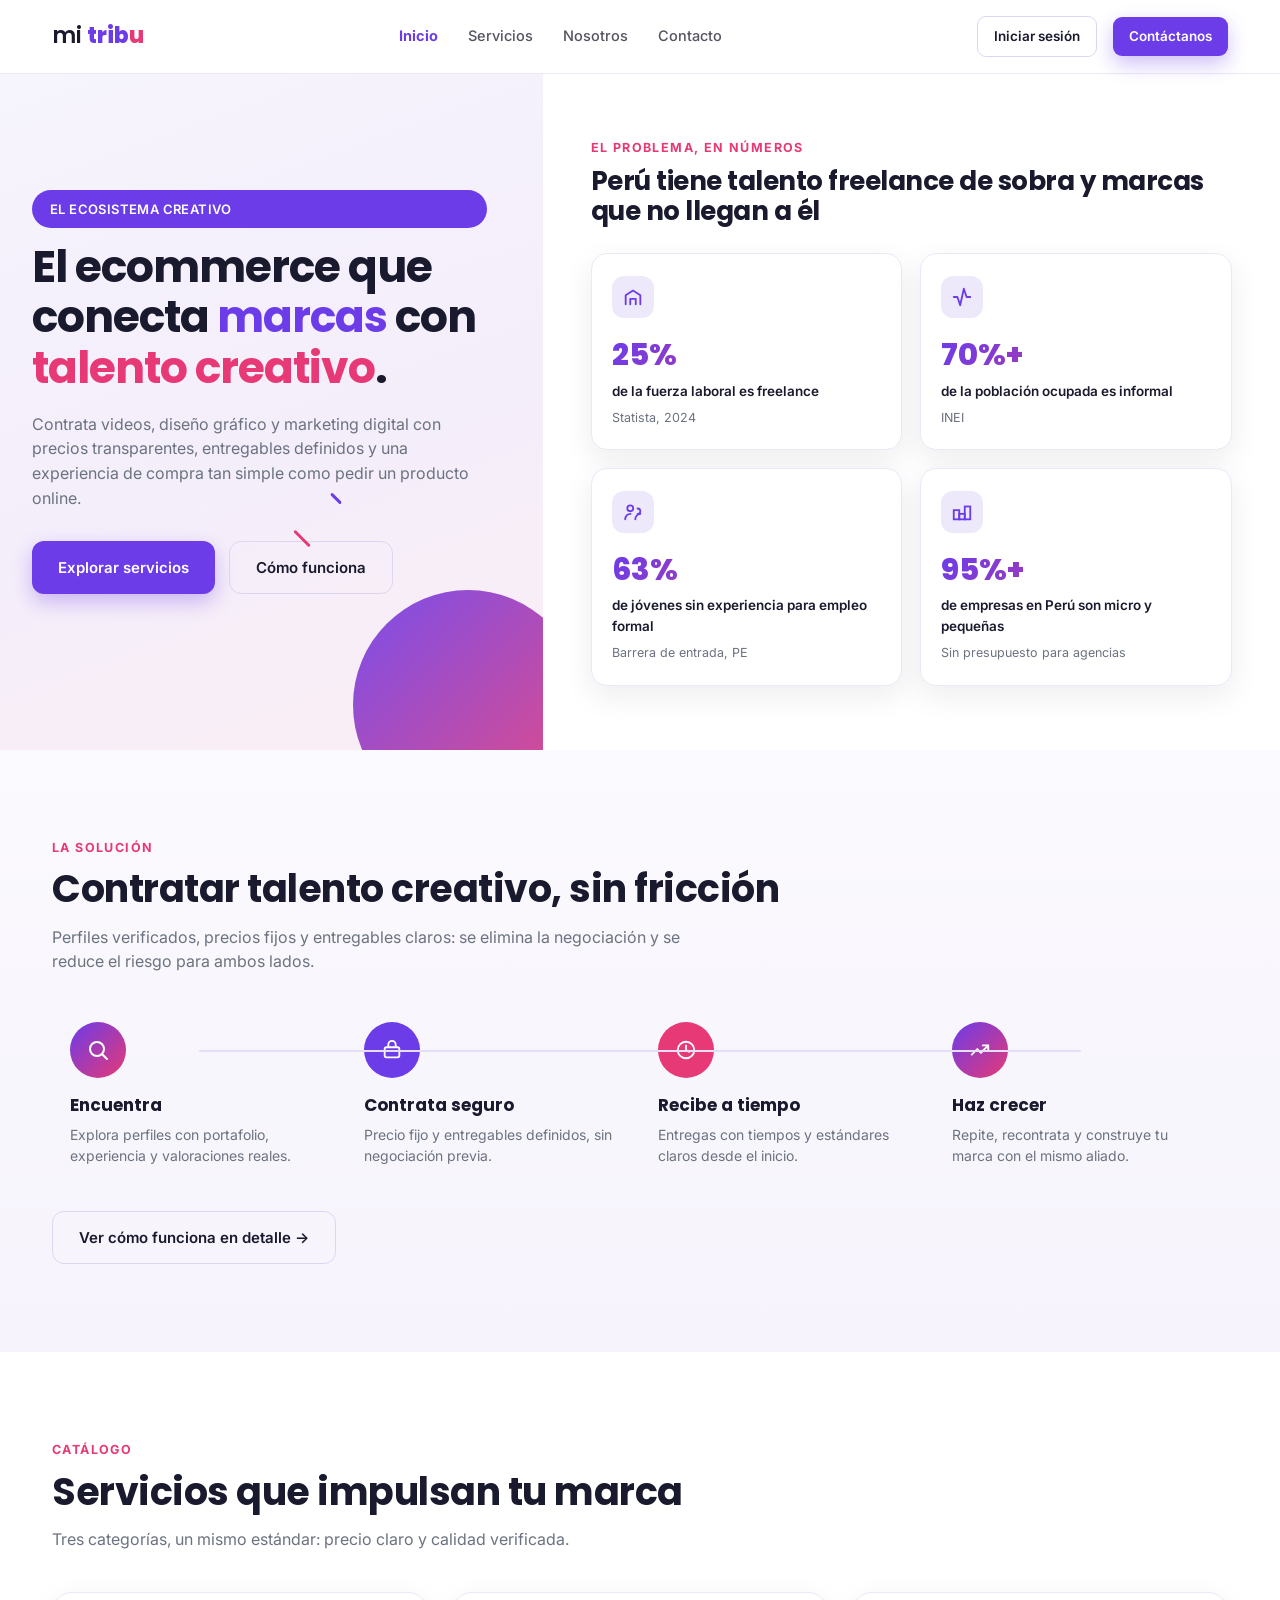
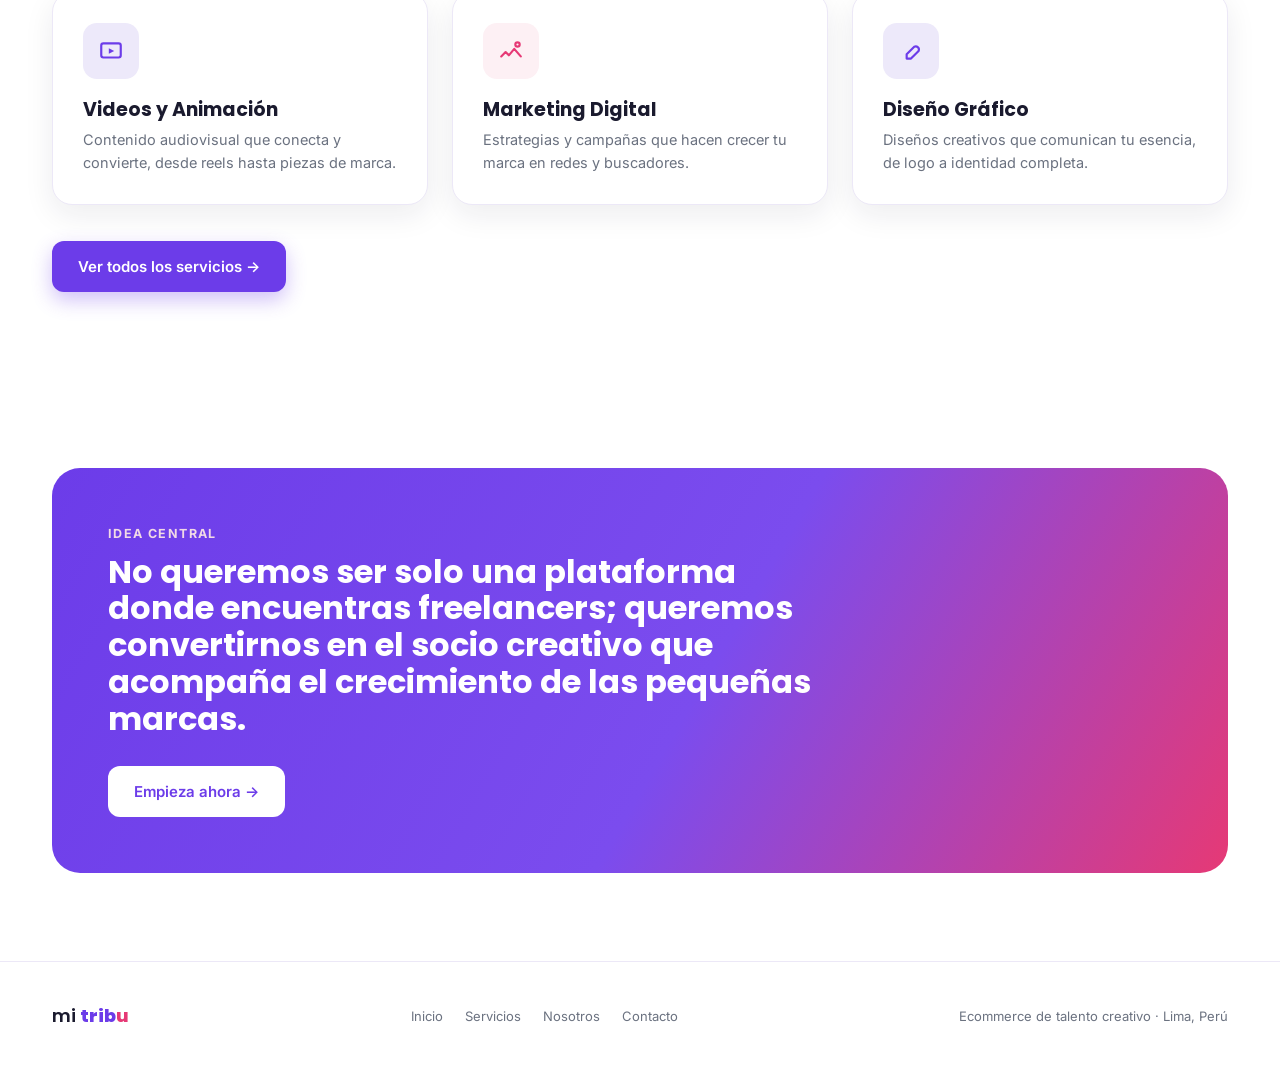
==== index.html @ 59c62c03 "Add files via upload" ====
<!DOCTYPE html>
<html lang="es">
<head>
<meta charset="UTF-8">
<meta name="viewport" content="width=device-width, initial-scale=1.0">
<title>mi tribu — El ecommerce del talento creativo</title>
<link rel="preconnect" href="https://fonts.googleapis.com">
<link rel="preconnect" href="https://fonts.gstatic.com" crossorigin>
<link href="https://fonts.googleapis.com/css2?family=Poppins:wght@500;600;700;800&family=Inter:wght@400;500;600;700&display=swap" rel="stylesheet">
<link rel="stylesheet" href="style.css">
</head>
<body>

<header>
  <nav class="nav">
    <a href="index.html" class="logo">mi <b>trib</b><b class="u">u</b></a>
    <div class="navlinks">
      <a href="index.html" class="active">Inicio</a>
      <a href="servicios.html">Servicios</a>
      <a href="nosotros.html">Nosotros</a>
      <a href="contacto.html">Contacto</a>
    </div>
    <div class="navcta">
      <a href="app/login.html" class="btn btn-ghost btn-sm" style="margin-right:4px;">Iniciar sesión</a>
      <a href="contacto.html" class="btn btn-primary btn-sm">Contáctanos</a>
      <button class="burger" aria-label="Abrir menú" aria-expanded="false"><span></span><span></span><span></span></button>
    </div>
    <div class="mobile-panel">
      <a href="index.html">Inicio</a>
      <a href="servicios.html">Servicios</a>
      <a href="nosotros.html">Nosotros</a>
      <a href="contacto.html">Contacto</a>
    </div>
  </nav>
</header>

<!-- ============ HERO ============ -->
<section style="padding:0;">
  <div class="hero-grid">
    <div class="hero-left">
      <span class="pill">EL ECOSISTEMA CREATIVO</span>
      <h1 class="hero-headline">
        El ecommerce que conecta <span class="acc-p">marcas</span> con <span class="acc-k">talento creativo</span>.
      </h1>
      <p class="hero-desc">
        Contrata videos, diseño gráfico y marketing digital con precios transparentes, entregables definidos
        y una experiencia de compra tan simple como pedir un producto online.
      </p>
      <div class="hero-ctas">
        <a href="servicios.html" class="btn btn-primary">Explorar servicios</a>
        <a href="nosotros.html" class="btn btn-ghost">Cómo funciona</a>
      </div>
      <div class="hero-orb grad-circle"></div>
      <div class="hero-spark" style="width:22px;height:3px;bottom:210px;right:230px;transform:rotate(45deg);"></div>
      <div class="hero-spark" style="width:14px;height:3px;bottom:250px;right:200px;transform:rotate(45deg);background:var(--purple);"></div>
    </div>
    <div class="hero-right">
      <span class="eyebrow">El problema, en números</span>
      <h2 class="section-title" style="font-size:26px;">Perú tiene talento freelance de sobra y marcas que no llegan a él</h2>
      <div class="stat-grid">
        <div class="stat-card">
          <div class="stat-icon"><svg width="22" height="22" viewBox="0 0 24 24" fill="none"><path d="M4 20V10l8-5 8 5v10" stroke="#6C3CE9" stroke-width="2" stroke-linecap="round" stroke-linejoin="round"/><path d="M9 20v-6h6v6" stroke="#6C3CE9" stroke-width="2" stroke-linecap="round" stroke-linejoin="round"/></svg></div>
          <div class="stat-num">25%</div>
          <div class="stat-label">de la fuerza laboral es freelance</div>
          <div class="stat-note">Statista, 2024</div>
        </div>
        <div class="stat-card">
          <div class="stat-icon"><svg width="22" height="22" viewBox="0 0 24 24" fill="none"><path d="M3 12h4l3 9 4-18 3 9h4" stroke="#6C3CE9" stroke-width="2" stroke-linecap="round" stroke-linejoin="round"/></svg></div>
          <div class="stat-num">70%+</div>
          <div class="stat-label">de la población ocupada es informal</div>
          <div class="stat-note">INEI</div>
        </div>
        <div class="stat-card">
          <div class="stat-icon"><svg width="22" height="22" viewBox="0 0 24 24" fill="none"><circle cx="9" cy="8" r="3.2" stroke="#6C3CE9" stroke-width="2"/><path d="M3.5 20c0-3.3 2.5-6 5.8-6M17 8.2a3 3 0 1 1 0 6M14.5 20c0-3 2.4-5.5 5.5-6" stroke="#6C3CE9" stroke-width="2" stroke-linecap="round"/></svg></div>
          <div class="stat-num">63%</div>
          <div class="stat-label">de jóvenes sin experiencia para empleo formal</div>
          <div class="stat-note">Barrera de entrada, PE</div>
        </div>
        <div class="stat-card">
          <div class="stat-icon"><svg width="22" height="22" viewBox="0 0 24 24" fill="none"><rect x="3" y="10" width="6" height="10" stroke="#6C3CE9" stroke-width="2"/><rect x="15" y="6" width="6" height="14" stroke="#6C3CE9" stroke-width="2"/><rect x="9" y="14" width="6" height="6" stroke="#6C3CE9" stroke-width="2"/></svg></div>
          <div class="stat-num">95%+</div>
          <div class="stat-label">de empresas en Perú son micro y pequeñas</div>
          <div class="stat-note">Sin presupuesto para agencias</div>
        </div>
      </div>
    </div>
  </div>
</section>

<!-- ============ COMO FUNCIONA (resumen) ============ -->
<section class="tint reveal">
  <div class="wrap">
    <span class="eyebrow">La solución</span>
    <h2 class="section-title">Contratar talento creativo, sin fricción</h2>
    <p class="section-sub">Perfiles verificados, precios fijos y entregables claros: se elimina la negociación y se reduce el riesgo para ambos lados.</p>
    <div class="steps">
      <div class="step">
        <div class="step-line"></div>
        <div class="step-num-circle grad-circle"><svg width="24" height="24" viewBox="0 0 24 24" fill="none"><circle cx="11" cy="11" r="7" stroke="#fff" stroke-width="2"/><path d="M21 21l-4.3-4.3" stroke="#fff" stroke-width="2" stroke-linecap="round"/></svg></div>
        <h4>Encuentra</h4>
        <p>Explora perfiles con portafolio, experiencia y valoraciones reales.</p>
      </div>
      <div class="step">
        <div class="step-line"></div>
        <div class="step-num-circle" style="background:var(--purple);"><svg width="22" height="22" viewBox="0 0 24 24" fill="none"><rect x="4" y="9" width="16" height="11" rx="2" stroke="#fff" stroke-width="2"/><path d="M8 9V6a4 4 0 0 1 8 0v3" stroke="#fff" stroke-width="2"/></svg></div>
        <h4>Contrata seguro</h4>
        <p>Precio fijo y entregables definidos, sin negociación previa.</p>
      </div>
      <div class="step">
        <div class="step-line"></div>
        <div class="step-num-circle" style="background:var(--pink);"><svg width="22" height="22" viewBox="0 0 24 24" fill="none"><circle cx="12" cy="12" r="9" stroke="#fff" stroke-width="2"/><path d="M12 7v5l3.5 2" stroke="#fff" stroke-width="2" stroke-linecap="round"/></svg></div>
        <h4>Recibe a tiempo</h4>
        <p>Entregas con tiempos y estándares claros desde el inicio.</p>
      </div>
      <div class="step">
        <div class="step-line"></div>
        <div class="step-num-circle grad-circle"><svg width="22" height="22" viewBox="0 0 24 24" fill="none"><path d="M3 17l6-6 4 4 8-8" stroke="#fff" stroke-width="2" stroke-linecap="round" stroke-linejoin="round"/><path d="M15 7h6v6" stroke="#fff" stroke-width="2" stroke-linecap="round" stroke-linejoin="round"/></svg></div>
        <h4>Haz crecer</h4>
        <p>Repite, recontrata y construye tu marca con el mismo aliado.</p>
      </div>
    </div>
    <div style="margin-top:44px;">
      <a href="nosotros.html" class="btn btn-ghost">Ver cómo funciona en detalle →</a>
    </div>
  </div>
</section>

<!-- ============ SERVICIOS TEASER ============ -->
<section class="reveal">
  <div class="wrap">
    <span class="eyebrow">Catálogo</span>
    <h2 class="section-title">Servicios que impulsan tu marca</h2>
    <p class="section-sub">Tres categorías, un mismo estándar: precio claro y calidad verificada.</p>
    <div class="grid-3" style="margin-top:40px;">
      <div class="service-card">
        <div class="service-icon" style="background:var(--lilac);"><svg width="26" height="26" viewBox="0 0 24 24" fill="none"><rect x="3" y="5" width="18" height="13" rx="2" stroke="#6C3CE9" stroke-width="2"/><path d="M10 9.5l5 2.5-5 2.5v-5z" fill="#6C3CE9"/></svg></div>
        <h3>Videos y Animación</h3>
        <p>Contenido audiovisual que conecta y convierte, desde reels hasta piezas de marca.</p>
      </div>
      <div class="service-card">
        <div class="service-icon" style="background:var(--pink-soft);"><svg width="26" height="26" viewBox="0 0 24 24" fill="none"><path d="M3 17l4-4 3 3 5-6 6 7" stroke="#E63975" stroke-width="2" stroke-linecap="round" stroke-linejoin="round"/><circle cx="18" cy="6" r="2" stroke="#E63975" stroke-width="2"/></svg></div>
        <h3>Marketing Digital</h3>
        <p>Estrategias y campañas que hacen crecer tu marca en redes y buscadores.</p>
      </div>
      <div class="service-card">
        <div class="service-icon" style="background:var(--lilac);"><svg width="26" height="26" viewBox="0 0 24 24" fill="none"><path d="M12 19l7-7a3 3 0 0 0-4-4l-7 7v4h4z" stroke="#6C3CE9" stroke-width="2" stroke-linejoin="round"/></svg></div>
        <h3>Diseño Gráfico</h3>
        <p>Diseños creativos que comunican tu esencia, de logo a identidad completa.</p>
      </div>
    </div>
    <div style="margin-top:36px;">
      <a href="servicios.html" class="btn btn-primary">Ver todos los servicios →</a>
    </div>
  </div>
</section>

<!-- ============ CIERRE ============ -->
<section>
  <div class="wrap">
    <div class="closing">
      <span class="eyebrow">Idea central</span>
      <h2>No queremos ser solo una plataforma donde encuentras freelancers; queremos convertirnos en el socio creativo que acompaña el crecimiento de las pequeñas marcas.</h2>
      <div style="margin-top:28px;">
        <a href="contacto.html" class="btn" style="background:#fff;color:var(--purple);">Empieza ahora →</a>
      </div>
    </div>
  </div>
</section>

<footer>
  <div class="wrap footer-row">
    <div class="logo" style="font-size:18px;">mi <b>trib</b><b class="u">u</b></div>
    <div class="footer-links">
      <a href="index.html">Inicio</a>
      <a href="servicios.html">Servicios</a>
      <a href="nosotros.html">Nosotros</a>
      <a href="contacto.html">Contacto</a>
    </div>
    <div>Ecommerce de talento creativo · Lima, Perú</div>
  </div>
</footer>

<script src="script.js"></script>
</body>
</html>
---- style.css ----
:root{
  --purple:#6C3CE9;
  --purple-dark:#4B22B0;
  --pink:#E63975;
  --navy:#1A1A2E;
  --gray:#6B7280;
  --lilac:#EDE9FA;
  --lilac-soft:#F3F0FC;
  --pink-soft:#FDF0F4;
  --white:#FFFFFF;
  --border:#ECE8F7;
  --shadow: 0 10px 30px rgba(26,26,46,0.08);
  --radius: 20px;
}
*{box-sizing:border-box;}
html{scroll-behavior:smooth;}
body{
  margin:0;
  font-family:'Inter',sans-serif;
  color:var(--navy);
  background:var(--white);
  line-height:1.55;
  -webkit-font-smoothing:antialiased;
}
h1,h2,h3,h4{font-family:'Poppins',sans-serif;margin:0;line-height:1.15;}
p{margin:0;}
a{text-decoration:none;color:inherit;}
img,svg{display:block;}
button{font-family:'Inter',sans-serif;}
.wrap{max-width:1240px;margin:0 auto;padding:0 32px;}
.eyebrow{
  font-family:'Inter',sans-serif;font-weight:700;font-size:12.5px;
  letter-spacing:1.4px;text-transform:uppercase;color:var(--pink);
  margin-bottom:10px;display:block;
}
.section-title{font-size:clamp(26px,3.4vw,38px);font-weight:700;color:var(--navy);letter-spacing:-0.5px;}
.section-sub{font-size:16px;color:var(--gray);max-width:640px;margin-top:14px;font-weight:400;}
section{padding:88px 0;}
.pill{
  display:inline-flex;align-items:center;gap:8px;background:var(--purple);color:var(--white);
  font-weight:600;font-size:13px;letter-spacing:0.4px;padding:9px 18px;border-radius:999px;
}
.grad-circle{background:linear-gradient(135deg,var(--purple),var(--pink));}
.btn{
  display:inline-flex;align-items:center;justify-content:center;gap:8px;
  padding:14px 26px;border-radius:12px;font-weight:600;font-size:15px;
  cursor:pointer;border:none;transition:transform .15s ease, box-shadow .15s ease;
}
.btn-primary{background:var(--purple);color:#fff;box-shadow:0 8px 20px rgba(108,60,233,0.32);}
.btn-primary:hover{transform:translateY(-2px);box-shadow:0 12px 26px rgba(108,60,233,0.4);}
.btn-ghost{background:transparent;color:var(--navy);border:1.5px solid #DDD6F3;}
.btn-ghost:hover{border-color:var(--purple);color:var(--purple);}
.btn-sm{padding:9px 16px;font-size:13.5px;border-radius:9px;}
.btn:disabled{opacity:0.5;cursor:not-allowed;transform:none !important;}

/* ---------- NAV ---------- */
header{position:sticky;top:0;z-index:60;background:rgba(255,255,255,0.9);backdrop-filter:blur(10px);border-bottom:1px solid var(--border);}
.nav{display:flex;align-items:center;justify-content:space-between;padding:16px 32px;max-width:1240px;margin:0 auto;position:relative;}
.logo{font-family:'Poppins',sans-serif;font-weight:600;font-size:22px;color:var(--navy);}
.logo b{color:var(--purple);font-weight:800;}
.logo b.u{color:var(--pink);}
.navlinks{display:flex;gap:30px;font-size:14.5px;font-weight:500;color:var(--navy);}
.navlinks a{opacity:0.75;transition:opacity .15s;padding:6px 0;}
.navlinks a:hover{opacity:1;color:var(--purple);}
.navlinks a.active{opacity:1;color:var(--purple);font-weight:700;}
.navcta{display:flex;gap:12px;align-items:center;}
.burger{display:none;background:none;border:none;cursor:pointer;padding:6px;}
.burger span{display:block;width:22px;height:2px;background:var(--navy);margin:5px 0;border-radius:2px;transition:.2s;}
.mobile-panel{display:none;position:absolute;top:100%;left:0;right:0;background:#fff;border-bottom:1px solid var(--border);padding:12px 32px 20px;flex-direction:column;gap:4px;}
.mobile-panel.open{display:flex;}
.mobile-panel a{padding:12px 0;font-size:15px;font-weight:600;border-bottom:1px solid #F4F2FB;}

/* ---------- HERO split ---------- */
.hero-grid{display:grid;grid-template-columns:0.92fr 1.25fr;min-height:560px;}
.hero-left{
  background:linear-gradient(160deg,#F6F4FD 0%, #F4EEFB 55%, #FBEEF4 100%);
  padding:72px 56px 56px 32px;position:relative;overflow:hidden;
  display:flex;flex-direction:column;justify-content:center;
}
.hero-headline{font-size:clamp(30px,3.6vw,44px);font-weight:700;letter-spacing:-1px;margin:14px 0 18px;}
.hero-headline .acc-p{color:var(--purple);}
.hero-headline .acc-k{color:var(--pink);}
.hero-desc{font-size:16px;color:var(--gray);max-width:460px;margin-bottom:30px;}
.hero-ctas{display:flex;gap:14px;margin-bottom:56px;flex-wrap:wrap;}
.hero-orb{position:absolute;bottom:-70px;right:-40px;width:230px;height:230px;border-radius:50%;opacity:0.9;}
.hero-spark{position:absolute;background:var(--pink);border-radius:2px;}
.hero-right{background:#fff;padding:64px 48px;display:flex;flex-direction:column;justify-content:center;}

/* ---------- page header (non-hero pages) ---------- */
.page-header{
  background:linear-gradient(160deg,#F6F4FD 0%, #F4EEFB 55%, #FBEEF4 100%);
  padding:64px 0 56px;
}

/* ---------- stats ---------- */
.stat-grid{display:grid;grid-template-columns:repeat(2,1fr);gap:18px;margin-top:26px;}
.stat-card{background:#fff;border:1px solid var(--border);border-radius:16px;padding:22px 20px;box-shadow:var(--shadow);}
.stat-icon{width:42px;height:42px;border-radius:12px;background:var(--lilac);display:flex;align-items:center;justify-content:center;margin-bottom:14px;}
.stat-num{font-family:'Poppins',sans-serif;font-weight:800;font-size:30px;background:linear-gradient(120deg,var(--purple),var(--pink));-webkit-background-clip:text;background-clip:text;color:transparent;}
.stat-label{font-size:13.5px;font-weight:600;color:var(--navy);margin-top:2px;}
.stat-note{font-size:12.5px;color:var(--gray);margin-top:6px;}

/* ---------- grids/cards ---------- */
.grid-2{display:grid;grid-template-columns:1fr 1fr;gap:26px;}
.grid-3{display:grid;grid-template-columns:repeat(3,1fr);gap:24px;}
.grid-4{display:grid;grid-template-columns:repeat(4,1fr);gap:20px;}
.card{background:#fff;border:1px solid var(--border);border-radius:var(--radius);padding:32px;box-shadow:var(--shadow);}
.icon-badge{width:54px;height:54px;border-radius:14px;background:var(--lilac);display:flex;align-items:center;justify-content:center;margin-bottom:18px;}
.icon-badge.pink{background:var(--pink-soft);}
.bg-soft{background:var(--lilac-soft);}
.tint{background:linear-gradient(180deg,#FBFAFE, #F6F3FC);}

/* ---------- personas / tabs ---------- */
.tab-row{display:inline-flex;background:var(--lilac-soft);padding:6px;border-radius:14px;gap:4px;margin-top:28px;}
.tab-btn{border:none;background:transparent;padding:10px 22px;border-radius:10px;font-weight:600;font-size:14px;color:var(--gray);cursor:pointer;transition:.15s;}
.tab-btn.active{background:#fff;color:var(--purple);box-shadow:var(--shadow);}
.tab-panel{display:none;margin-top:34px;}
.tab-panel.active{display:block;}
.persona-card{border-radius:var(--radius);padding:36px;box-shadow:var(--shadow);border:1px solid var(--border);}
.persona-tag{display:inline-block;font-size:11.5px;font-weight:700;letter-spacing:1px;padding:6px 14px;border-radius:999px;margin-bottom:16px;}
.persona-list{margin-top:18px;padding:0;list-style:none;}
.persona-list li{position:relative;padding-left:20px;margin-bottom:10px;font-size:14.5px;color:var(--navy);}
.persona-list li::before{content:"";position:absolute;left:0;top:7px;width:7px;height:7px;border-radius:50%;background:var(--purple);}
.persona-card.pink .persona-list li::before{background:var(--pink);}

/* ---------- steps ---------- */
.steps{display:grid;grid-template-columns:repeat(4,1fr);gap:0;position:relative;margin-top:48px;}
.step{position:relative;padding:0 18px;text-align:left;}
.step-num-circle{width:56px;height:56px;border-radius:50%;display:flex;align-items:center;justify-content:center;margin-bottom:18px;color:#fff;}
.step-line{position:absolute;top:28px;left:-50%;width:100%;height:2px;background:#E4DEF7;z-index:0;}
.step:first-child .step-line{display:none;}
.step h4{font-size:17px;margin-bottom:8px;}
.step p{font-size:14px;color:var(--gray);}

/* ---------- servicios / filtros ---------- */
.filter-row{display:flex;gap:10px;flex-wrap:wrap;margin-top:30px;}
.filter-chip{
  border:1.5px solid var(--border);background:#fff;padding:10px 18px;border-radius:999px;
  font-weight:600;font-size:13.5px;color:var(--navy);cursor:pointer;transition:.15s;
}
.filter-chip.active{background:var(--purple);color:#fff;border-color:var(--purple);}
.service-card{border-radius:var(--radius);padding:30px;border:1px solid var(--border);transition:transform .18s ease, box-shadow .18s ease;box-shadow:var(--shadow);background:#fff;display:flex;flex-direction:column;}
.service-card:hover{transform:translateY(-4px);box-shadow:0 16px 34px rgba(26,26,46,0.12);}
.service-card.hidden{display:none;}
.service-icon{width:56px;height:56px;border-radius:14px;display:flex;align-items:center;justify-content:center;margin-bottom:20px;}
.service-card h3{font-size:19px;margin-bottom:8px;}
.service-card p{font-size:14.5px;color:var(--gray);flex-grow:1;}
.service-price{font-family:'Poppins',sans-serif;font-weight:700;font-size:15px;color:var(--purple);margin-top:16px;}
.service-actions{display:flex;gap:10px;margin-top:18px;}

/* ---------- modal ---------- */
.modal-overlay{
  position:fixed;inset:0;background:rgba(26,26,46,0.55);display:none;align-items:center;justify-content:center;
  z-index:100;padding:20px;
}
.modal-overlay.open{display:flex;}
.modal-box{background:#fff;border-radius:22px;max-width:520px;width:100%;padding:36px;position:relative;box-shadow:0 30px 60px rgba(26,26,46,0.3);max-height:88vh;overflow-y:auto;}
.modal-close{position:absolute;top:18px;right:18px;background:var(--lilac-soft);border:none;width:34px;height:34px;border-radius:50%;cursor:pointer;display:flex;align-items:center;justify-content:center;}
.modal-tag{display:inline-block;font-size:11px;font-weight:700;letter-spacing:1px;padding:5px 12px;border-radius:999px;background:var(--lilac);color:var(--purple);margin-bottom:14px;}
.modal-box h3{font-size:22px;margin-bottom:10px;}
.modal-box .modal-desc{font-size:14.5px;color:var(--gray);margin-bottom:20px;}
.modal-list{list-style:none;padding:0;margin:0 0 22px;}
.modal-list li{display:flex;gap:10px;font-size:14px;padding:8px 0;border-bottom:1px solid var(--border);}
.modal-list li:last-child{border-bottom:none;}
.modal-price-row{display:flex;justify-content:space-between;align-items:center;background:var(--lilac-soft);padding:16px 18px;border-radius:14px;margin-bottom:22px;}
.modal-price-row .lab{font-size:13px;color:var(--gray);}
.modal-price-row .val{font-family:'Poppins',sans-serif;font-weight:700;font-size:17px;color:var(--purple);}

/* ---------- mapa de mercado ---------- */
.map-wrap{
  background:#fff;border:1px solid var(--border);border-radius:24px;padding:44px;box-shadow:var(--shadow);margin-top:46px;
  display:grid;grid-template-columns:1.15fr 0.85fr;gap:44px;align-items:center;
}
.comp-side h4{font-size:15px;margin-bottom:14px;font-weight:700;}
.comp-blurb{font-size:14px;color:var(--gray);margin-top:18px;line-height:1.6;}
.chip-row{display:flex;flex-wrap:wrap;gap:10px;margin-top:22px;}
.chip{font-size:12.5px;font-weight:600;padding:7px 14px;border-radius:999px;background:var(--lilac-soft);color:var(--purple);}
.chip.weak{background:var(--pink-soft);color:var(--pink);}

/* ---------- modelo ---------- */
.rev-card{border-radius:18px;padding:26px;border:1px solid var(--border);box-shadow:var(--shadow);background:#fff;}
.rev-num{font-family:'Poppins',sans-serif;font-weight:800;font-size:26px;background:linear-gradient(120deg,var(--purple),var(--pink));-webkit-background-clip:text;background-clip:text;color:transparent;}
.cost-list{list-style:none;padding:0;margin:0;}
.cost-list li{display:flex;justify-content:space-between;padding:14px 0;border-bottom:1px solid var(--border);font-size:14.5px;}
.cost-list li:last-child{border-bottom:none;}
.cost-list span.tag{color:var(--gray);font-size:13px;}

/* ---------- formulario de contacto ---------- */
.contact-shell{display:grid;grid-template-columns:1fr 1.3fr;gap:0;background:#fff;border:1px solid var(--border);border-radius:26px;overflow:hidden;box-shadow:var(--shadow);margin-top:20px;}
.contact-info{background:linear-gradient(160deg,var(--purple), var(--purple-dark));color:#fff;padding:48px 40px;}
.contact-info h3{font-size:22px;margin-bottom:14px;}
.contact-info p{font-size:14.5px;color:#E4DAFB;margin-bottom:26px;}
.contact-info .cinfo-row{display:flex;gap:12px;align-items:flex-start;margin-bottom:18px;font-size:14px;}
.contact-form{padding:48px 40px;}
.user-toggle{display:flex;gap:10px;margin-bottom:28px;}
.user-toggle button{
  flex:1;padding:14px;border-radius:12px;border:1.5px solid var(--border);background:#fff;
  font-weight:600;font-size:14px;cursor:pointer;color:var(--gray);transition:.15s;
}
.user-toggle button.active{border-color:var(--purple);color:var(--purple);background:var(--lilac-soft);}
.field{margin-bottom:20px;}
.field label{display:block;font-size:13px;font-weight:600;margin-bottom:7px;color:var(--navy);}
.field input, .field select, .field textarea{
  width:100%;padding:13px 14px;border-radius:10px;border:1.5px solid var(--border);font-size:14.5px;
  font-family:'Inter',sans-serif;color:var(--navy);background:#fcfbfe;
}
.field input:focus, .field select:focus, .field textarea:focus{outline:none;border-color:var(--purple);background:#fff;}
.field textarea{resize:vertical;min-height:100px;}
.field.error input, .field.error select, .field.error textarea{border-color:var(--pink);background:var(--pink-soft);}
.field-error{font-size:12.5px;color:var(--pink);margin-top:6px;display:none;}
.field.error .field-error{display:block;}
.field-hide{display:none;}
.form-actions{display:flex;gap:12px;flex-wrap:wrap;margin-top:6px;}
.success-box{display:none;background:var(--lilac-soft);border-radius:16px;padding:26px;margin-top:24px;align-items:flex-start;gap:14px;}
.success-box.show{display:flex;}

/* ---------- cierre ---------- */
.closing{background:linear-gradient(120deg,var(--purple), #7B4CEE 55%, var(--pink));border-radius:28px;padding:56px;color:#fff;position:relative;overflow:hidden;}
.closing h2{font-size:clamp(24px,3vw,32px);font-weight:700;max-width:720px;}
.closing .eyebrow{color:#F1D9E6;}

footer{padding:40px 0;border-top:1px solid var(--border);}
.footer-row{display:flex;justify-content:space-between;align-items:center;font-size:13px;color:var(--gray);flex-wrap:wrap;gap:12px;}
.footer-links{display:flex;gap:22px;}

.reveal{opacity:0;transform:translateY(18px);transition:opacity .6s ease, transform .6s ease;}
.reveal.in{opacity:1;transform:translateY(0);}

@media (max-width:980px){
  .hero-grid{grid-template-columns:1fr;}
  .hero-left{padding:56px 24px 40px;}
  .hero-right{padding:40px 24px;}
  .stat-grid{grid-template-columns:1fr 1fr;}
  .grid-2{grid-template-columns:1fr;}
  .grid-3{grid-template-columns:1fr 1fr;}
  .grid-4{grid-template-columns:1fr 1fr;}
  .steps{grid-template-columns:1fr 1fr;row-gap:34px;}
  .step-line{display:none;}
  .map-wrap{grid-template-columns:1fr;padding:28px;}
  .navlinks{display:none;}
  .burger{display:block;}
  .contact-shell{grid-template-columns:1fr;}
  section{padding:60px 0;}
}
@media (max-width:560px){
  .grid-3{grid-template-columns:1fr;}
  .grid-4{grid-template-columns:1fr 1fr;}
  .wrap{padding:0 20px;}
  .closing{padding:34px;}
  .contact-info,.contact-form{padding:32px 24px;}
  .user-toggle{flex-direction:column;}
}
@media (prefers-reduced-motion: reduce){
  html{scroll-behavior:auto;}
  .reveal{transition:none;opacity:1;transform:none;}
}
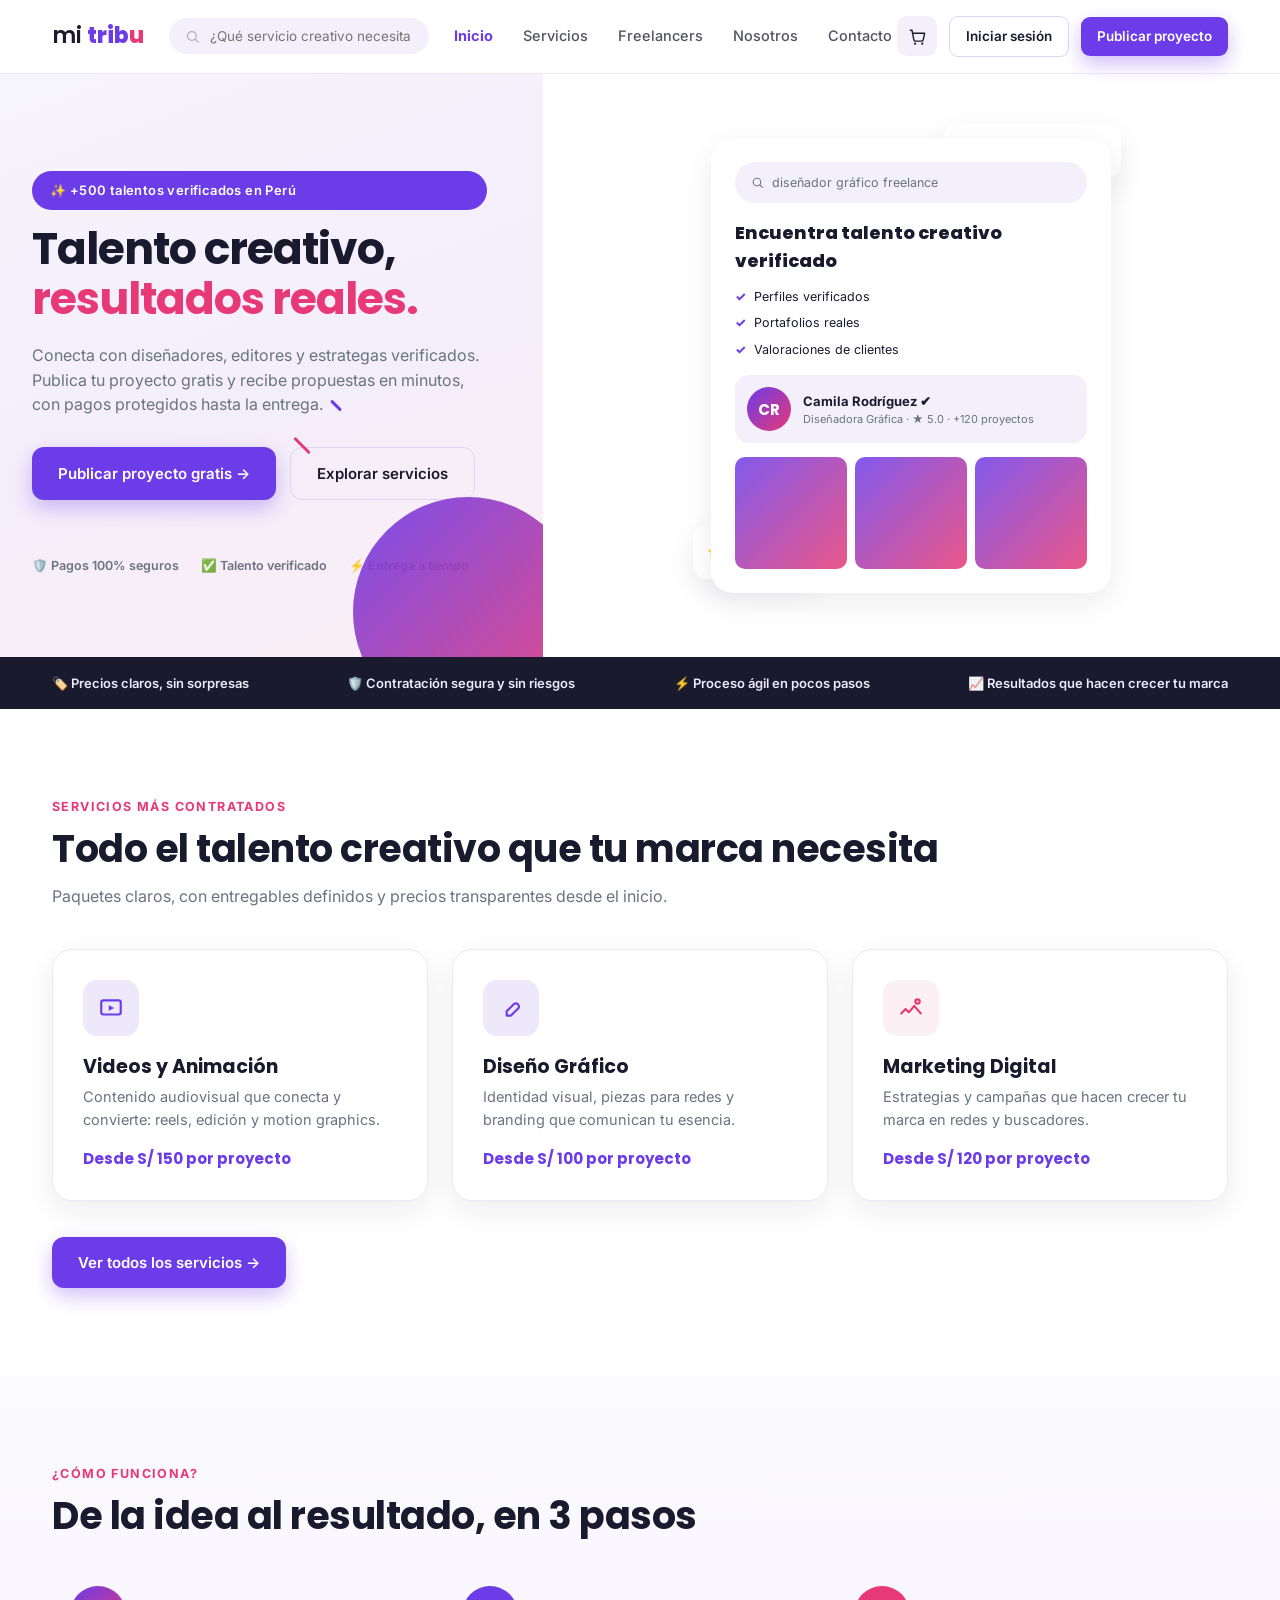
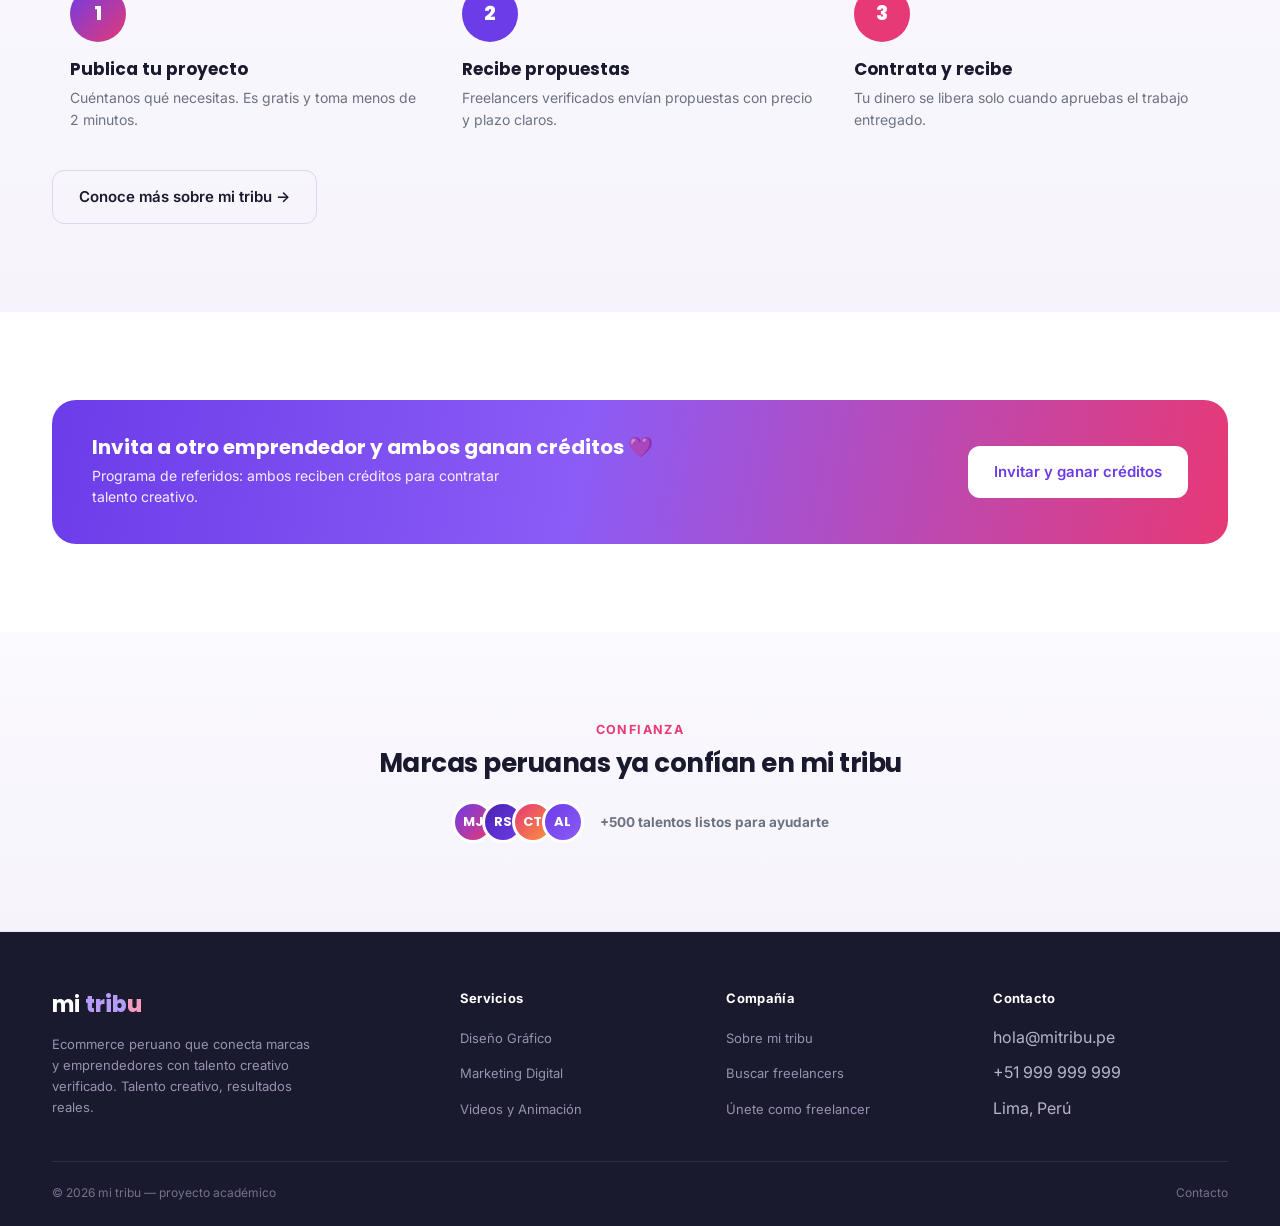
==== commit c416cb05: "Add files via upload" ====
--- a/index.html
+++ b/index.html
@@ -3,7 +3,7 @@
 <head>
 <meta charset="UTF-8">
 <meta name="viewport" content="width=device-width, initial-scale=1.0">
-<title>mi tribu — El ecommerce del talento creativo</title>
+<title>mi tribu — Talento creativo, resultados reales</title>
 <link rel="preconnect" href="https://fonts.googleapis.com">
 <link rel="preconnect" href="https://fonts.gstatic.com" crossorigin>
 <link href="https://fonts.googleapis.com/css2?family=Poppins:wght@500;600;700;800&family=Inter:wght@400;500;600;700&display=swap" rel="stylesheet">
@@ -14,22 +14,33 @@
 <header>
   <nav class="nav">
     <a href="index.html" class="logo">mi <b>trib</b><b class="u">u</b></a>
+    <div class="nav-search">
+      <svg width="15" height="15" viewBox="0 0 24 24" fill="none"><circle cx="11" cy="11" r="7" stroke="#6B7280" stroke-width="2"/><path d="M21 21l-4.3-4.3" stroke="#6B7280" stroke-width="2" stroke-linecap="round"/></svg>
+      <input type="text" placeholder="¿Qué servicio creativo necesitas?" onfocus="location.href='servicios.html'" readonly>
+    </div>
     <div class="navlinks">
       <a href="index.html" class="active">Inicio</a>
       <a href="servicios.html">Servicios</a>
+      <a href="buscar-freelancers.html">Freelancers</a>
       <a href="nosotros.html">Nosotros</a>
       <a href="contacto.html">Contacto</a>
     </div>
     <div class="navcta">
-      <a href="app/login.html" class="btn btn-ghost btn-sm" style="margin-right:4px;">Iniciar sesión</a>
-      <a href="contacto.html" class="btn btn-primary btn-sm">Contáctanos</a>
+      <a href="carrito.html" class="cart-btn" aria-label="Ver carrito">
+        <svg width="19" height="19" viewBox="0 0 24 24" fill="none"><circle cx="9" cy="21" r="1.4" fill="#1A1A2E"/><circle cx="18" cy="21" r="1.4" fill="#1A1A2E"/><path d="M3 4h2l2.4 12.2a2 2 0 0 0 2 1.6h7.8a2 2 0 0 0 2-1.6L21 8H6" stroke="#1A1A2E" stroke-width="1.8" stroke-linecap="round" stroke-linejoin="round"/></svg>
+        <span class="cart-count" style="display:none;">0</span>
+      </a>
+      <a href="app/login.html" class="btn btn-ghost btn-sm">Iniciar sesión</a>
+      <a href="contacto.html" class="btn btn-primary btn-sm">Publicar proyecto</a>
       <button class="burger" aria-label="Abrir menú" aria-expanded="false"><span></span><span></span><span></span></button>
     </div>
     <div class="mobile-panel">
       <a href="index.html">Inicio</a>
       <a href="servicios.html">Servicios</a>
+      <a href="buscar-freelancers.html">Freelancers</a>
       <a href="nosotros.html">Nosotros</a>
       <a href="contacto.html">Contacto</a>
+      <a href="carrito.html">Carrito</a>
     </div>
   </nav>
 </header>
@@ -38,114 +49,89 @@
 <section style="padding:0;">
   <div class="hero-grid">
     <div class="hero-left">
-      <span class="pill">EL ECOSISTEMA CREATIVO</span>
+      <span class="pill">✨ +500 talentos verificados en Perú</span>
       <h1 class="hero-headline">
-        El ecommerce que conecta <span class="acc-p">marcas</span> con <span class="acc-k">talento creativo</span>.
+        Talento creativo, <span class="acc-k">resultados reales.</span>
       </h1>
       <p class="hero-desc">
-        Contrata videos, diseño gráfico y marketing digital con precios transparentes, entregables definidos
-        y una experiencia de compra tan simple como pedir un producto online.
+        Conecta con diseñadores, editores y estrategas verificados. Publica tu proyecto gratis
+        y recibe propuestas en minutos, con pagos protegidos hasta la entrega.
       </p>
       <div class="hero-ctas">
-        <a href="servicios.html" class="btn btn-primary">Explorar servicios</a>
-        <a href="nosotros.html" class="btn btn-ghost">Cómo funciona</a>
+        <a href="contacto.html" class="btn btn-primary">Publicar proyecto gratis →</a>
+        <a href="servicios.html" class="btn btn-ghost">Explorar servicios</a>
+      </div>
+      <div style="display:flex;gap:22px;flex-wrap:wrap;font-size:12.5px;font-weight:600;color:var(--gray);">
+        <span>🛡️ Pagos 100% seguros</span>
+        <span>✅ Talento verificado</span>
+        <span>⚡ Entrega a tiempo</span>
       </div>
       <div class="hero-orb grad-circle"></div>
       <div class="hero-spark" style="width:22px;height:3px;bottom:210px;right:230px;transform:rotate(45deg);"></div>
       <div class="hero-spark" style="width:14px;height:3px;bottom:250px;right:200px;transform:rotate(45deg);background:var(--purple);"></div>
     </div>
     <div class="hero-right">
-      <span class="eyebrow">El problema, en números</span>
-      <h2 class="section-title" style="font-size:26px;">Perú tiene talento freelance de sobra y marcas que no llegan a él</h2>
-      <div class="stat-grid">
-        <div class="stat-card">
-          <div class="stat-icon"><svg width="22" height="22" viewBox="0 0 24 24" fill="none"><path d="M4 20V10l8-5 8 5v10" stroke="#6C3CE9" stroke-width="2" stroke-linecap="round" stroke-linejoin="round"/><path d="M9 20v-6h6v6" stroke="#6C3CE9" stroke-width="2" stroke-linecap="round" stroke-linejoin="round"/></svg></div>
-          <div class="stat-num">25%</div>
-          <div class="stat-label">de la fuerza laboral es freelance</div>
-          <div class="stat-note">Statista, 2024</div>
+      <div style="position:relative;max-width:400px;margin:0 auto;">
+        <div class="float-chip" style="top:-14px;right:-10px;">🛡️ <div><div>Pago seguro</div><div class="sub">Protegido hasta la entrega</div></div></div>
+        <div class="float-chip" style="bottom:14px;left:-18px;">⭐ <div><div>Calidad 5.0</div><div class="sub">+120 proyectos</div></div></div>
+        <div class="hero-panel">
+          <div class="hp-search">
+            <svg width="13" height="13" viewBox="0 0 24 24" fill="none"><circle cx="11" cy="11" r="7" stroke="#6B7280" stroke-width="2"/><path d="M21 21l-4.3-4.3" stroke="#6B7280" stroke-width="2" stroke-linecap="round"/></svg>
+            diseñador gráfico freelance
+          </div>
+          <div class="hp-title">Encuentra talento creativo verificado</div>
+          <ul class="hp-checklist">
+            <li>Perfiles verificados</li>
+            <li>Portafolios reales</li>
+            <li>Valoraciones de clientes</li>
+          </ul>
+          <div class="talent-mini">
+            <div class="tavatar grad-circle">CR</div>
+            <div>
+              <div class="tname">Camila Rodríguez ✔</div>
+              <div class="tmeta">Diseñadora Gráfica · ★ 5.0 · +120 proyectos</div>
+            </div>
+          </div>
+          <div class="mini-services-row"><div></div><div></div><div></div></div>
         </div>
-        <div class="stat-card">
-          <div class="stat-icon"><svg width="22" height="22" viewBox="0 0 24 24" fill="none"><path d="M3 12h4l3 9 4-18 3 9h4" stroke="#6C3CE9" stroke-width="2" stroke-linecap="round" stroke-linejoin="round"/></svg></div>
-          <div class="stat-num">70%+</div>
-          <div class="stat-label">de la población ocupada es informal</div>
-          <div class="stat-note">INEI</div>
-        </div>
-        <div class="stat-card">
-          <div class="stat-icon"><svg width="22" height="22" viewBox="0 0 24 24" fill="none"><circle cx="9" cy="8" r="3.2" stroke="#6C3CE9" stroke-width="2"/><path d="M3.5 20c0-3.3 2.5-6 5.8-6M17 8.2a3 3 0 1 1 0 6M14.5 20c0-3 2.4-5.5 5.5-6" stroke="#6C3CE9" stroke-width="2" stroke-linecap="round"/></svg></div>
-          <div class="stat-num">63%</div>
-          <div class="stat-label">de jóvenes sin experiencia para empleo formal</div>
-          <div class="stat-note">Barrera de entrada, PE</div>
-        </div>
-        <div class="stat-card">
-          <div class="stat-icon"><svg width="22" height="22" viewBox="0 0 24 24" fill="none"><rect x="3" y="10" width="6" height="10" stroke="#6C3CE9" stroke-width="2"/><rect x="15" y="6" width="6" height="14" stroke="#6C3CE9" stroke-width="2"/><rect x="9" y="14" width="6" height="6" stroke="#6C3CE9" stroke-width="2"/></svg></div>
-          <div class="stat-num">95%+</div>
-          <div class="stat-label">de empresas en Perú son micro y pequeñas</div>
-          <div class="stat-note">Sin presupuesto para agencias</div>
-        </div>
-      </div>
-    </div>
-  </div>
-</section>
-
-<!-- ============ COMO FUNCIONA (resumen) ============ -->
-<section class="tint reveal">
-  <div class="wrap">
-    <span class="eyebrow">La solución</span>
-    <h2 class="section-title">Contratar talento creativo, sin fricción</h2>
-    <p class="section-sub">Perfiles verificados, precios fijos y entregables claros: se elimina la negociación y se reduce el riesgo para ambos lados.</p>
-    <div class="steps">
-      <div class="step">
-        <div class="step-line"></div>
-        <div class="step-num-circle grad-circle"><svg width="24" height="24" viewBox="0 0 24 24" fill="none"><circle cx="11" cy="11" r="7" stroke="#fff" stroke-width="2"/><path d="M21 21l-4.3-4.3" stroke="#fff" stroke-width="2" stroke-linecap="round"/></svg></div>
-        <h4>Encuentra</h4>
-        <p>Explora perfiles con portafolio, experiencia y valoraciones reales.</p>
-      </div>
-      <div class="step">
-        <div class="step-line"></div>
-        <div class="step-num-circle" style="background:var(--purple);"><svg width="22" height="22" viewBox="0 0 24 24" fill="none"><rect x="4" y="9" width="16" height="11" rx="2" stroke="#fff" stroke-width="2"/><path d="M8 9V6a4 4 0 0 1 8 0v3" stroke="#fff" stroke-width="2"/></svg></div>
-        <h4>Contrata seguro</h4>
-        <p>Precio fijo y entregables definidos, sin negociación previa.</p>
-      </div>
-      <div class="step">
-        <div class="step-line"></div>
-        <div class="step-num-circle" style="background:var(--pink);"><svg width="22" height="22" viewBox="0 0 24 24" fill="none"><circle cx="12" cy="12" r="9" stroke="#fff" stroke-width="2"/><path d="M12 7v5l3.5 2" stroke="#fff" stroke-width="2" stroke-linecap="round"/></svg></div>
-        <h4>Recibe a tiempo</h4>
-        <p>Entregas con tiempos y estándares claros desde el inicio.</p>
-      </div>
-      <div class="step">
-        <div class="step-line"></div>
-        <div class="step-num-circle grad-circle"><svg width="22" height="22" viewBox="0 0 24 24" fill="none"><path d="M3 17l6-6 4 4 8-8" stroke="#fff" stroke-width="2" stroke-linecap="round" stroke-linejoin="round"/><path d="M15 7h6v6" stroke="#fff" stroke-width="2" stroke-linecap="round" stroke-linejoin="round"/></svg></div>
-        <h4>Haz crecer</h4>
-        <p>Repite, recontrata y construye tu marca con el mismo aliado.</p>
-      </div>
-    </div>
-    <div style="margin-top:44px;">
-      <a href="nosotros.html" class="btn btn-ghost">Ver cómo funciona en detalle →</a>
-    </div>
-  </div>
-</section>
-
-<!-- ============ SERVICIOS TEASER ============ -->
+      </div>
+    </div>
+  </div>
+</section>
+
+<div class="trust-strip">
+  <div class="wrap">
+    <div class="titem">🏷️ Precios claros, sin sorpresas</div>
+    <div class="titem">🛡️ Contratación segura y sin riesgos</div>
+    <div class="titem">⚡ Proceso ágil en pocos pasos</div>
+    <div class="titem">📈 Resultados que hacen crecer tu marca</div>
+  </div>
+</div>
+
+<!-- ============ SERVICIOS ============ -->
 <section class="reveal">
   <div class="wrap">
-    <span class="eyebrow">Catálogo</span>
-    <h2 class="section-title">Servicios que impulsan tu marca</h2>
-    <p class="section-sub">Tres categorías, un mismo estándar: precio claro y calidad verificada.</p>
+    <span class="eyebrow">Servicios más contratados</span>
+    <h2 class="section-title">Todo el talento creativo que tu marca necesita</h2>
+    <p class="section-sub">Paquetes claros, con entregables definidos y precios transparentes desde el inicio.</p>
     <div class="grid-3" style="margin-top:40px;">
       <div class="service-card">
         <div class="service-icon" style="background:var(--lilac);"><svg width="26" height="26" viewBox="0 0 24 24" fill="none"><rect x="3" y="5" width="18" height="13" rx="2" stroke="#6C3CE9" stroke-width="2"/><path d="M10 9.5l5 2.5-5 2.5v-5z" fill="#6C3CE9"/></svg></div>
         <h3>Videos y Animación</h3>
-        <p>Contenido audiovisual que conecta y convierte, desde reels hasta piezas de marca.</p>
+        <p>Contenido audiovisual que conecta y convierte: reels, edición y motion graphics.</p>
+        <div class="service-price">Desde S/ 150 por proyecto</div>
+      </div>
+      <div class="service-card">
+        <div class="service-icon" style="background:var(--lilac);"><svg width="26" height="26" viewBox="0 0 24 24" fill="none"><path d="M12 19l7-7a3 3 0 0 0-4-4l-7 7v4h4z" stroke="#6C3CE9" stroke-width="2" stroke-linejoin="round"/></svg></div>
+        <h3>Diseño Gráfico</h3>
+        <p>Identidad visual, piezas para redes y branding que comunican tu esencia.</p>
+        <div class="service-price">Desde S/ 100 por proyecto</div>
       </div>
       <div class="service-card">
         <div class="service-icon" style="background:var(--pink-soft);"><svg width="26" height="26" viewBox="0 0 24 24" fill="none"><path d="M3 17l4-4 3 3 5-6 6 7" stroke="#E63975" stroke-width="2" stroke-linecap="round" stroke-linejoin="round"/><circle cx="18" cy="6" r="2" stroke="#E63975" stroke-width="2"/></svg></div>
         <h3>Marketing Digital</h3>
         <p>Estrategias y campañas que hacen crecer tu marca en redes y buscadores.</p>
-      </div>
-      <div class="service-card">
-        <div class="service-icon" style="background:var(--lilac);"><svg width="26" height="26" viewBox="0 0 24 24" fill="none"><path d="M12 19l7-7a3 3 0 0 0-4-4l-7 7v4h4z" stroke="#6C3CE9" stroke-width="2" stroke-linejoin="round"/></svg></div>
-        <h3>Diseño Gráfico</h3>
-        <p>Diseños creativos que comunican tu esencia, de logo a identidad completa.</p>
+        <div class="service-price">Desde S/ 120 por proyecto</div>
       </div>
     </div>
     <div style="margin-top:36px;">
@@ -154,31 +140,129 @@
   </div>
 </section>
 
-<!-- ============ CIERRE ============ -->
-<section>
-  <div class="wrap">
-    <div class="closing">
-      <span class="eyebrow">Idea central</span>
-      <h2>No queremos ser solo una plataforma donde encuentras freelancers; queremos convertirnos en el socio creativo que acompaña el crecimiento de las pequeñas marcas.</h2>
-      <div style="margin-top:28px;">
-        <a href="contacto.html" class="btn" style="background:#fff;color:var(--purple);">Empieza ahora →</a>
-      </div>
-    </div>
-  </div>
-</section>
-
-<footer>
-  <div class="wrap footer-row">
-    <div class="logo" style="font-size:18px;">mi <b>trib</b><b class="u">u</b></div>
-    <div class="footer-links">
-      <a href="index.html">Inicio</a>
-      <a href="servicios.html">Servicios</a>
-      <a href="nosotros.html">Nosotros</a>
-      <a href="contacto.html">Contacto</a>
-    </div>
-    <div>Ecommerce de talento creativo · Lima, Perú</div>
+<!-- ============ COMO FUNCIONA ============ -->
+<section class="tint reveal">
+  <div class="wrap">
+    <span class="eyebrow">¿Cómo funciona?</span>
+    <h2 class="section-title">De la idea al resultado, en 3 pasos</h2>
+    <div class="steps" style="grid-template-columns:repeat(3,1fr);">
+      <div class="step">
+        <div class="step-num-circle grad-circle" style="font-family:'Poppins',sans-serif;font-weight:800;font-size:20px;">1</div>
+        <h4>Publica tu proyecto</h4>
+        <p>Cuéntanos qué necesitas. Es gratis y toma menos de 2 minutos.</p>
+      </div>
+      <div class="step">
+        <div class="step-num-circle" style="background:var(--purple);font-family:'Poppins',sans-serif;font-weight:800;font-size:20px;">2</div>
+        <h4>Recibe propuestas</h4>
+        <p>Freelancers verificados envían propuestas con precio y plazo claros.</p>
+      </div>
+      <div class="step">
+        <div class="step-num-circle" style="background:var(--pink);font-family:'Poppins',sans-serif;font-weight:800;font-size:20px;">3</div>
+        <h4>Contrata y recibe</h4>
+        <p>Tu dinero se libera solo cuando apruebas el trabajo entregado.</p>
+      </div>
+    </div>
+    <div style="margin-top:40px;">
+      <a href="nosotros.html" class="btn btn-ghost">Conoce más sobre mi tribu →</a>
+    </div>
+  </div>
+</section>
+
+<!-- ============ PROMO / REFERIDOS ============ -->
+<section class="reveal">
+  <div class="wrap">
+    <div class="promo-banner">
+      <div>
+        <h3>Invita a otro emprendedor y ambos ganan créditos 💜</h3>
+        <p>Programa de referidos: ambos reciben créditos para contratar talento creativo.</p>
+      </div>
+      <a href="contacto.html" class="btn" style="background:#fff;color:var(--purple);">Invitar y ganar créditos</a>
+    </div>
+  </div>
+</section>
+
+<!-- ============ CONFIANZA / TESTIMONIOS ============ -->
+<section class="tint reveal">
+  <div class="wrap" style="text-align:center;">
+    <span class="eyebrow">Confianza</span>
+    <h2 class="section-title" style="font-size:26px;">Marcas peruanas ya confían en mi tribu</h2>
+    <div class="avatars-row">
+      <div class="av" style="background:linear-gradient(135deg,#6C3CE9,#E63975);">MJ</div>
+      <div class="av" style="background:linear-gradient(135deg,#4B22B0,#6C3CE9);">RS</div>
+      <div class="av" style="background:linear-gradient(135deg,#E63975,#FB923C);">CT</div>
+      <div class="av" style="background:linear-gradient(135deg,#6C3CE9,#8B5CF6);">AL</div>
+      <span class="count">+500 talentos listos para ayudarte</span>
+    </div>
+  </div>
+</section>
+
+<footer class="footer-rich">
+  <div class="wrap">
+    <div class="fgrid">
+      <div>
+        <div class="flogo">mi <b>trib</b><b class="u">u</b></div>
+        <p class="fdesc">Ecommerce peruano que conecta marcas y emprendedores con talento creativo verificado. Talento creativo, resultados reales.</p>
+      </div>
+      <div>
+        <h5>Servicios</h5>
+        <ul>
+          <li><a href="servicios.html">Diseño Gráfico</a></li>
+          <li><a href="servicios.html">Marketing Digital</a></li>
+          <li><a href="servicios.html">Videos y Animación</a></li>
+        </ul>
+      </div>
+      <div>
+        <h5>Compañía</h5>
+        <ul>
+          <li><a href="nosotros.html">Sobre mi tribu</a></li>
+          <li><a href="buscar-freelancers.html">Buscar freelancers</a></li>
+          <li><a href="app/login.html">Únete como freelancer</a></li>
+        </ul>
+      </div>
+      <div>
+        <h5>Contacto</h5>
+        <ul>
+          <li>hola@mitribu.pe</li>
+          <li>+51 999 999 999</li>
+          <li>Lima, Perú</li>
+        </ul>
+      </div>
+    </div>
+    <div class="fbottom">
+      <span>© 2026 mi tribu — proyecto académico</span>
+      <div class="footer-links"><a href="contacto.html">Contacto</a></div>
+    </div>
   </div>
 </footer>
+
+<!-- ============ POPUP / BUMPER AD ============ -->
+<div class="popup-overlay" id="popupOverlay">
+  <div class="popup-box">
+    <button class="popup-close" data-close-popup aria-label="Cerrar">✕</button>
+    <div class="popup-banner">
+      <span class="ptag">✨ Oferta de bienvenida</span>
+      <h3>Tu marca necesita una dosis de talento creativo</h3>
+      <p>Suscríbete y recibe <b>15% de descuento</b> en tu primera contratación.</p>
+    </div>
+    <div class="popup-body" id="popupBody">
+      <form id="popupForm">
+        <div class="field"><label for="pp-nombre">Nombre</label><input type="text" id="pp-nombre" required placeholder="Tu nombre"></div>
+        <div class="field"><label for="pp-email">Correo electrónico</label><input type="email" id="pp-email" required placeholder="tucorreo@ejemplo.com"></div>
+        <div class="field">
+          <label for="pp-tipo">Tipo de negocio</label>
+          <select id="pp-tipo">
+            <option>Emprendimiento digital</option>
+            <option>MYPE / negocio local</option>
+            <option>Marca en crecimiento</option>
+            <option>Freelancer</option>
+          </select>
+        </div>
+        <button type="submit" class="btn btn-primary" style="width:100%;">Quiero mi descuento</button>
+        <p style="font-size:11.5px;color:var(--gray);text-align:center;margin-top:12px;">Podrás cancelar tu suscripción cuando quieras.</p>
+      </form>
+    </div>
+  </div>
+</div>
 
 <script src="script.js"></script>
 </body>
--- a/style.css
+++ b/style.css
@@ -250,6 +250,153 @@
   .contact-info,.contact-form{padding:32px 24px;}
   .user-toggle{flex-direction:column;}
 }
+/* ---------- NAV: search + cart ---------- */
+.nav-search{
+  display:flex;align-items:center;gap:8px;background:var(--lilac-soft);border-radius:999px;
+  padding:9px 16px;flex:1;max-width:260px;margin:0 20px;
+}
+.nav-search input{border:none;background:transparent;outline:none;font-size:13.5px;width:100%;font-family:'Inter',sans-serif;color:var(--navy);}
+.nav-search svg{flex-shrink:0;opacity:0.5;}
+.cart-btn{position:relative;display:flex;align-items:center;justify-content:center;width:40px;height:40px;border-radius:10px;background:var(--lilac-soft);border:none;cursor:pointer;}
+.cart-count{
+  position:absolute;top:-5px;right:-5px;background:var(--pink);color:#fff;font-size:10px;font-weight:800;
+  min-width:17px;height:17px;border-radius:999px;display:flex;align-items:center;justify-content:center;padding:0 3px;
+}
+@media (max-width:980px){ .nav-search{display:none;} }
+
+/* ---------- TRUST STRIP ---------- */
+.trust-strip{background:var(--navy);padding:16px 0;}
+.trust-strip .wrap{display:flex;justify-content:space-between;flex-wrap:wrap;gap:14px;}
+.trust-strip .titem{display:flex;align-items:center;gap:9px;font-size:13px;font-weight:600;color:#EDE9FA;}
+
+/* ---------- PROMO / REFERIDOS BANNER ---------- */
+.promo-banner{
+  background:linear-gradient(100deg,var(--purple) 0%, #8B5CF6 45%, var(--pink) 100%);
+  border-radius:24px;padding:36px 40px;display:flex;justify-content:space-between;align-items:center;
+  color:#fff;flex-wrap:wrap;gap:18px;
+}
+.promo-banner h3{margin:0 0 6px;font-size:20px;}
+.promo-banner p{margin:0;opacity:0.92;font-size:14px;max-width:440px;}
+
+/* ---------- AVATAR ROW (confianza) ---------- */
+.avatars-row{display:flex;align-items:center;justify-content:center;gap:0;margin-top:22px;}
+.avatars-row .av{
+  width:42px;height:42px;border-radius:50%;border:3px solid #fff;margin-left:-12px;
+  display:flex;align-items:center;justify-content:center;color:#fff;font-weight:700;font-size:13px;font-family:'Poppins',sans-serif;
+}
+.avatars-row .av:first-child{margin-left:0;}
+.avatars-row .count{font-size:13.5px;font-weight:700;margin-left:16px;color:var(--gray);}
+
+/* ---------- HERO SEARCH PANEL (home) ---------- */
+.hero-panel{background:#fff;border-radius:22px;box-shadow:var(--shadow);padding:24px;position:relative;}
+.hp-search{background:var(--lilac-soft);border-radius:20px;padding:11px 16px;font-size:12.5px;color:var(--gray);display:flex;align-items:center;gap:8px;margin-bottom:16px;}
+.hp-title{font-weight:800;font-size:18px;margin:2px 0 12px;font-family:'Poppins',sans-serif;}
+.hp-checklist{list-style:none;margin:0 0 16px;padding:0;display:flex;flex-direction:column;gap:7px;}
+.hp-checklist li{font-size:12.5px;color:var(--navy);display:flex;gap:8px;align-items:center;}
+.hp-checklist li::before{content:"✓";color:var(--purple);font-weight:800;}
+.talent-mini{display:flex;gap:12px;align-items:center;background:var(--lilac-soft);border-radius:14px;padding:12px;margin-bottom:14px;}
+.talent-mini .tavatar{width:44px;height:44px;border-radius:50%;flex-shrink:0;display:flex;align-items:center;justify-content:center;color:#fff;font-weight:700;font-family:'Poppins',sans-serif;font-size:15px;}
+.talent-mini .tname{font-weight:700;font-size:13px;}
+.talent-mini .tmeta{font-size:11px;color:var(--gray);}
+.mini-services-row{display:grid;grid-template-columns:repeat(3,1fr);gap:8px;}
+.mini-services-row div{aspect-ratio:1;border-radius:10px;background:linear-gradient(135deg,var(--purple),var(--pink));opacity:0.85;}
+.float-chip{
+  position:absolute;background:#fff;border-radius:14px;box-shadow:var(--shadow);padding:10px 14px;
+  font-size:12px;font-weight:700;display:flex;gap:8px;align-items:center;
+}
+.float-chip .sub{font-weight:500;color:var(--gray);font-size:10px;}
+
+/* ---------- TALENT / FREELANCER CARD (búsqueda) ---------- */
+.talent-card{background:#fff;border:1px solid var(--border);border-radius:18px;padding:24px;box-shadow:var(--shadow);text-align:left;transition:.18s;}
+.talent-card:hover{transform:translateY(-3px);box-shadow:0 16px 34px rgba(26,26,46,0.12);}
+.talent-card .tc-top{display:flex;gap:14px;align-items:center;margin-bottom:14px;}
+.talent-card .tc-avatar{width:56px;height:56px;border-radius:50%;flex-shrink:0;display:flex;align-items:center;justify-content:center;color:#fff;font-weight:700;font-family:'Poppins',sans-serif;font-size:18px;}
+.talent-card .tc-name{font-weight:700;font-size:15.5px;}
+.talent-card .tc-role{font-size:12.5px;color:var(--gray);margin-top:2px;}
+.talent-card .tc-rating{font-size:12.5px;color:var(--purple);font-weight:700;margin-top:4px;}
+.talent-card .tc-bio{font-size:13px;color:var(--gray);margin-bottom:14px;line-height:1.5;}
+.talent-card .tc-skills{display:flex;flex-wrap:wrap;gap:6px;margin-bottom:16px;}
+.talent-card .tc-skills span{background:var(--lilac-soft);color:var(--purple);font-size:11px;font-weight:600;padding:5px 10px;border-radius:999px;}
+
+/* ---------- PUBLIC PROFILE ---------- */
+.pubprofile-cover{height:130px;border-radius:20px 20px 0 0;background:linear-gradient(120deg,var(--purple),var(--pink));}
+.pubprofile-card{background:#fff;border:1px solid var(--border);border-radius:20px;overflow:hidden;box-shadow:var(--shadow);}
+.pubprofile-body{padding:0 36px 36px;position:relative;}
+.pubprofile-avatar{width:100px;height:100px;border-radius:50%;border:5px solid #fff;margin-top:-50px;display:flex;align-items:center;justify-content:center;color:#fff;font-size:34px;font-weight:700;font-family:'Poppins',sans-serif;}
+.review-item{border-top:1px solid var(--border);padding:18px 0;}
+.review-item .rname{font-weight:700;font-size:13.5px;}
+.review-item .rstars{color:var(--purple);font-size:12.5px;margin-left:8px;}
+.review-item p{font-size:13.5px;color:var(--gray);margin-top:6px;}
+
+/* ---------- CARRITO ---------- */
+.cart-row{display:flex;align-items:center;gap:18px;padding:20px 0;border-bottom:1px solid var(--border);}
+.cart-row .ci-icon{width:56px;height:56px;border-radius:14px;background:var(--lilac);display:flex;align-items:center;justify-content:center;flex-shrink:0;}
+.cart-row .ci-info{flex-grow:1;}
+.cart-row .ci-title{font-weight:700;font-size:14.5px;}
+.cart-row .ci-cat{font-size:12px;color:var(--gray);margin-top:3px;}
+.qty-control{display:flex;align-items:center;gap:10px;background:var(--lilac-soft);border-radius:10px;padding:6px 10px;}
+.qty-control button{width:24px;height:24px;border-radius:6px;border:none;background:#fff;font-weight:700;cursor:pointer;color:var(--purple);}
+.qty-control .qn{font-weight:700;font-size:13.5px;min-width:16px;text-align:center;}
+.cart-row .ci-price{font-family:'Poppins',sans-serif;font-weight:700;font-size:15px;color:var(--purple);min-width:90px;text-align:right;}
+.cart-row .ci-remove{background:none;border:none;color:var(--gray);cursor:pointer;padding:6px;}
+.cart-row .ci-remove:hover{color:var(--pink);}
+.cart-empty{text-align:center;padding:60px 20px;}
+.cart-summary{background:#fff;border:1px solid var(--border);border-radius:18px;padding:26px;box-shadow:var(--shadow);position:sticky;top:100px;}
+.cart-summary .cs-row{display:flex;justify-content:space-between;font-size:14px;padding:10px 0;border-bottom:1px solid var(--border);}
+.cart-summary .cs-row:last-of-type{border-bottom:none;}
+.cart-summary .cs-total{font-weight:800;font-size:18px;color:var(--navy);}
+
+/* ---------- POPUP / BUMPER AD ---------- */
+.popup-overlay{position:fixed;inset:0;background:rgba(26,26,46,0.55);display:none;align-items:center;justify-content:center;z-index:150;padding:20px;}
+.popup-overlay.show{display:flex;}
+.popup-box{background:#fff;border-radius:22px;max-width:420px;width:100%;overflow:hidden;box-shadow:0 30px 60px rgba(26,26,46,0.3);position:relative;}
+.popup-banner{background:linear-gradient(100deg,var(--purple),var(--pink));padding:28px 28px 20px;color:#fff;}
+.popup-banner .ptag{background:rgba(255,255,255,0.2);font-size:11px;font-weight:700;padding:5px 12px;border-radius:999px;display:inline-block;margin-bottom:12px;}
+.popup-banner h3{font-size:20px;margin:0 0 8px;}
+.popup-banner p{font-size:13px;margin:0;opacity:0.92;}
+.popup-close{position:absolute;top:14px;right:14px;width:32px;height:32px;border-radius:50%;background:rgba(255,255,255,0.25);border:none;color:#fff;cursor:pointer;font-size:15px;z-index:5;}
+.popup-body{padding:24px 28px 28px;}
+
+/* ---------- FOOTER RICH ---------- */
+.footer-rich{background:var(--navy);color:#B8B3CC;padding:56px 0 24px;}
+.footer-rich .fgrid{display:grid;grid-template-columns:1.6fr 1fr 1fr 1fr;gap:32px;margin-bottom:40px;}
+.footer-rich .flogo{font-family:'Poppins',sans-serif;font-weight:700;font-size:22px;color:#fff;margin-bottom:12px;}
+.footer-rich .flogo b{color:#B79CF7;font-weight:800;}
+.footer-rich .flogo b.u{color:#F49CBE;}
+.footer-rich p.fdesc{font-size:13px;line-height:1.6;color:#9891B0;margin:0;max-width:260px;}
+.footer-rich h5{color:#fff;font-size:13px;margin:0 0 16px;letter-spacing:0.3px;}
+.footer-rich ul{list-style:none;margin:0;padding:0;display:flex;flex-direction:column;gap:11px;}
+.footer-rich ul a{font-size:13px;color:#9891B0;}
+.footer-rich ul a:hover{color:#fff;}
+.footer-rich .fbottom{border-top:1px solid #322C4C;padding-top:22px;display:flex;justify-content:space-between;flex-wrap:wrap;gap:10px;font-size:12px;color:#78708F;}
+
+@media (max-width:980px){
+  .hero-grid{grid-template-columns:1fr;}
+  .hero-left{padding:56px 24px 40px;}
+  .hero-right{padding:40px 24px;}
+  .stat-grid{grid-template-columns:1fr 1fr;}
+  .grid-2{grid-template-columns:1fr;}
+  .grid-3{grid-template-columns:1fr 1fr;}
+  .grid-4{grid-template-columns:1fr 1fr;}
+  .steps{grid-template-columns:1fr 1fr;row-gap:34px;}
+  .step-line{display:none;}
+  .map-wrap{grid-template-columns:1fr;padding:28px;}
+  .navlinks{display:none;}
+  .burger{display:block;}
+  .contact-shell{grid-template-columns:1fr;}
+  .footer-rich .fgrid{grid-template-columns:1fr 1fr;}
+  section{padding:60px 0;}
+}
+@media (max-width:560px){
+  .grid-3{grid-template-columns:1fr;}
+  .grid-4{grid-template-columns:1fr 1fr;}
+  .wrap{padding:0 20px;}
+  .closing{padding:34px;}
+  .contact-info,.contact-form{padding:32px 24px;}
+  .user-toggle{flex-direction:column;}
+  .footer-rich .fgrid{grid-template-columns:1fr;}
+  .promo-banner{padding:28px;}
+}
 @media (prefers-reduced-motion: reduce){
   html{scroll-behavior:auto;}
   .reveal{transition:none;opacity:1;transform:none;}
